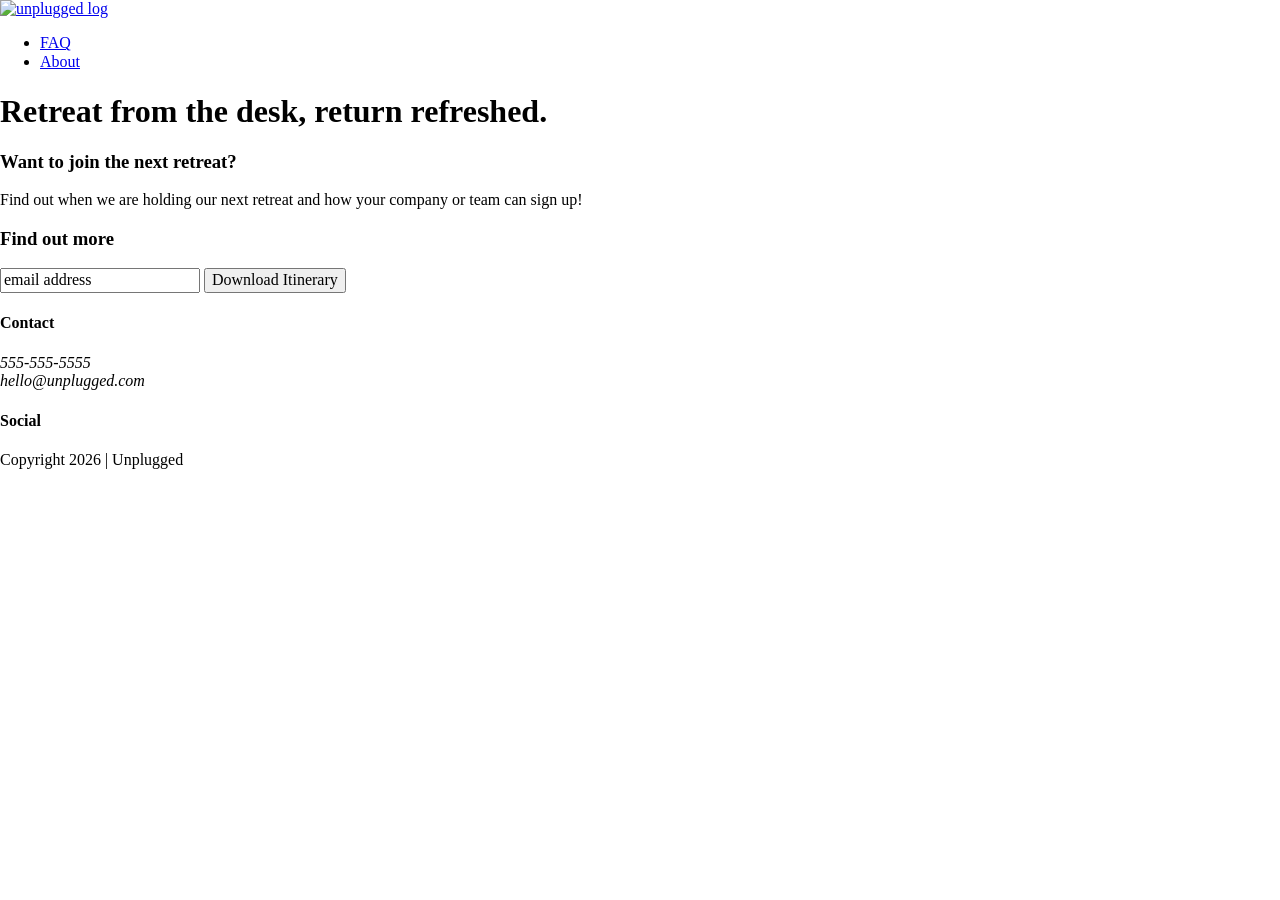
==== index.html @ 0bcf265f "Step 6 coding half of homepage" ====
<!doctype html>
<html class="no-js" lang="">

<head>
  <meta charset="utf-8">
  <title>Unplugged Retreat</title>
  <meta name="description" content="">
  <meta name="viewport" content="width=device-width, initial-scale=1">

  <meta property="og:title" content="">
  <meta property="og:type" content="">
  <meta property="og:url" content="">
  <meta property="og:image" content="">

  <link rel="manifest" href="site.webmanifest">
  <link rel="apple-touch-icon" href="icon.png">
  <!-- Place favicon.ico in the root directory -->

  <link rel="stylesheet" href="css/normalize.css">
  <link rel="stylesheet" href="css/main.css">

  <meta name="theme-color" content="#fafafa">
</head>

<body>
  <header>
      <div class="content-wrapper">
        <a href="#"><img src= " " alt="unplugged log"></a>
        <div class="header-divider"></div>
        <nav>
          <ul>
            <li><a href="faq/index.html" rel="noopener">FAQ</a></li>
            <li><a href="about/index.html" rel="noopener">About</a></li>
          </ul>
        </nav>
      </div>
  </header>

  <main>
    <section class="hero-area">
      <div class="content-wrapper">
      <h1>Retreat from the desk, return refreshed.</h1>
      </div>
    </section>
    <aside>
      <div class="content-wrapper">
        <div class="form-description">
          <h3>Want to join the next retreat?</h3>
          <p>Find out when we are holding our next retreat and how your company or team can sign up!</p>
        </div>
        <div class="form">
          <h3>Find out more</h3>
          <input type="text" name="name" value="email address">
          <input type="button" value="Download Itinerary">
        </div>

      </div>
    </aside>
  </main>

  <footer>
    <div class ="content-wrapper">
      <div class="footer-content">
        <div class="contact">
          <h4>Contact</h4>
          <address>
            <p>
              555-555-5555<br>
              hello@unplugged.com
            </p>
          </address>
        </div>
        <div class="social">
          <h4>Social</h4>
          <div class="social-icons">
            <p><a href="https://www.facebook.com/yoursite" target="_blank" rel="noopener"></a></p>
            <p><a href="https://www.x.com/yoursite" target="_blank" rel="noopener"></a></p>
            <p><a href="https://www.instagram.com/yoursite" target="_blank" rel="noopener"></a></p>
          </div>
        </div>
        <div class="copyright">
          <p>Copyright 2026 | Unplugged</p>
        </div>
      </div>
    </div>
  </footer>


  <script src="js/vendor/modernizr-3.11.2.min.js"></script>
  <script src="js/plugins.js"></script>
  <script src="js/main.js"></script>

  <!-- Google Analytics: change UA-XXXXX-Y to be your site's ID. -->
  <script>
    window.ga = function () { ga.q.push(arguments) }; ga.q = []; ga.l = +new Date;
    ga('create', 'UA-XXXXX-Y', 'auto'); ga('set', 'anonymizeIp', true); ga('set', 'transport', 'beacon'); ga('send', 'pageview')
  </script>
  <script src="https://www.google-analytics.com/analytics.js" async></script>
</body>

</html>
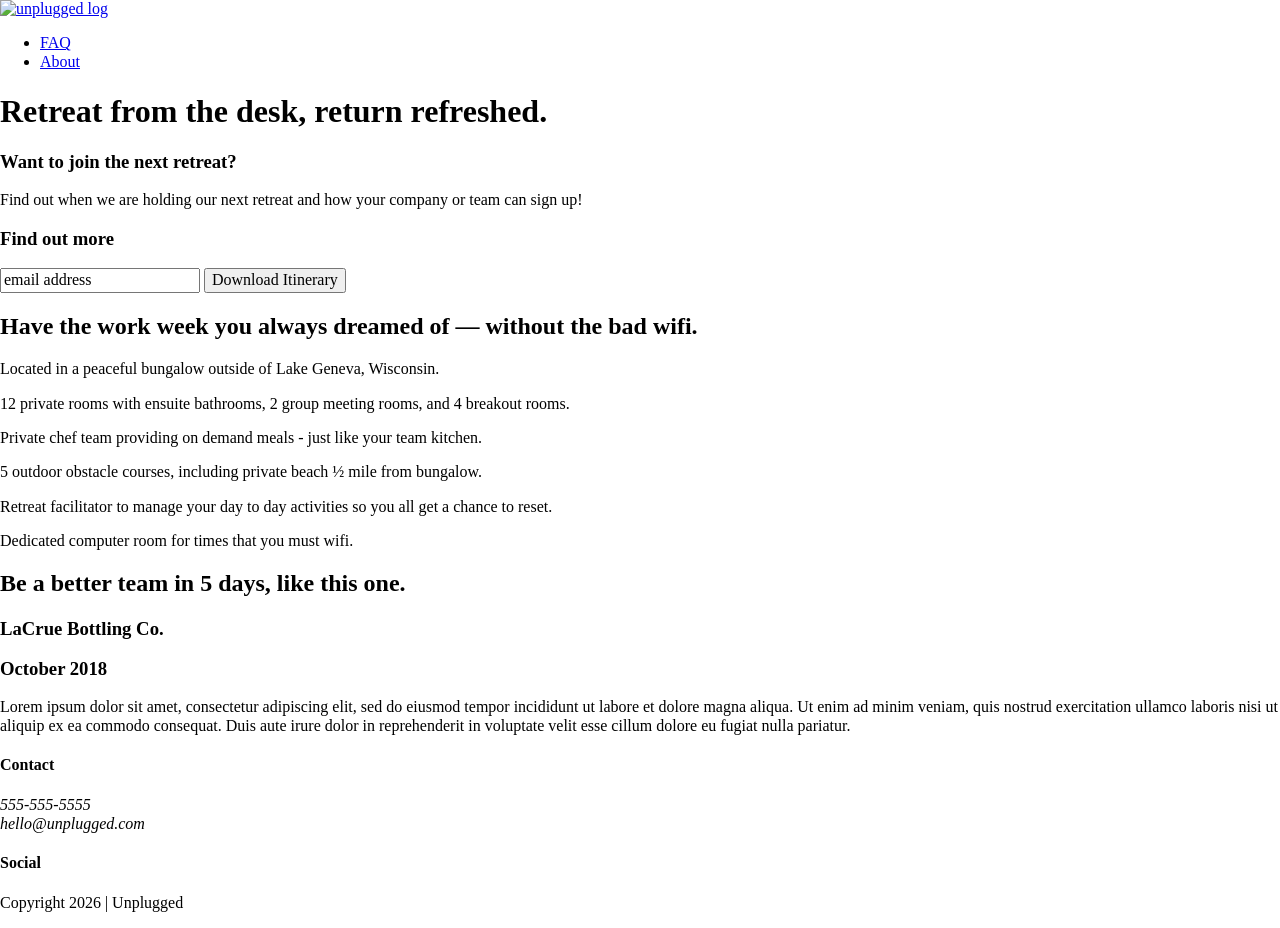
==== commit 30e4b1f1: "Step 7 finish code homepage html" ====
--- a/index.html
+++ b/index.html
@@ -53,9 +53,49 @@
           <input type="text" name="name" value="email address">
           <input type="button" value="Download Itinerary">
         </div>
-
       </div>
     </aside>
+    <section class="features">
+      <div class="content-wrapper">
+        <h2>Have the work week you always dreamed of — without the bad wifi.</h2>
+        <div class="features-items">
+          <article>
+            <p class="fontawesome-icon"></p>
+            <p class="features-item-description">Located in a peaceful bungalow outside of Lake Geneva, Wisconsin.</p>
+          </article>
+          <article>
+            <p class="fontawesome-icon"></p>
+            <p class="features-item-description">12 private rooms with ensuite bathrooms, 2 group meeting rooms, and 4 breakout rooms.</p>
+          </article>
+          <article>
+            <p class="fontawesome-icon"></p>
+            <p class="features-item-description">Private chef team providing on demand meals - just like your team kitchen.</p>
+          </article>
+          <article>
+            <p class="fontawesome-icon"></p>
+            <p class="features-item-description">5 outdoor obstacle courses, including private beach ½ mile from bungalow.</p>
+          </article>
+          <article>
+            <p class="fontawesome-icon"></p>
+            <p class="features-item-description">Retreat facilitator to manage your day to day activities so you all get a chance to reset.</p>
+          </article>
+          <article>
+            <p class="fontawesome-icon"></p>
+            <p class="features-item-description">Dedicated computer room for times that you must wifi.</p>
+          </article>
+        </div>
+      </div>
+    </section>
+    <section class="reviews">
+      <div class="content-wrapper">
+        <h2>Be a better team in 5 days, like this one.</h2>
+        <article>
+          <h3>LaCrue Bottling Co.</h3>
+          <h3>October 2018</h3>
+          <p>Lorem ipsum dolor sit amet, consectetur adipiscing elit, sed do eiusmod tempor incididunt ut labore et dolore magna aliqua. Ut enim ad minim veniam, quis nostrud exercitation ullamco laboris nisi ut aliquip ex ea commodo consequat. Duis aute irure dolor in reprehenderit in voluptate velit esse cillum dolore eu fugiat nulla pariatur.</p>
+        </article> 
+      </div>
+    </section>
   </main>
 
   <footer>
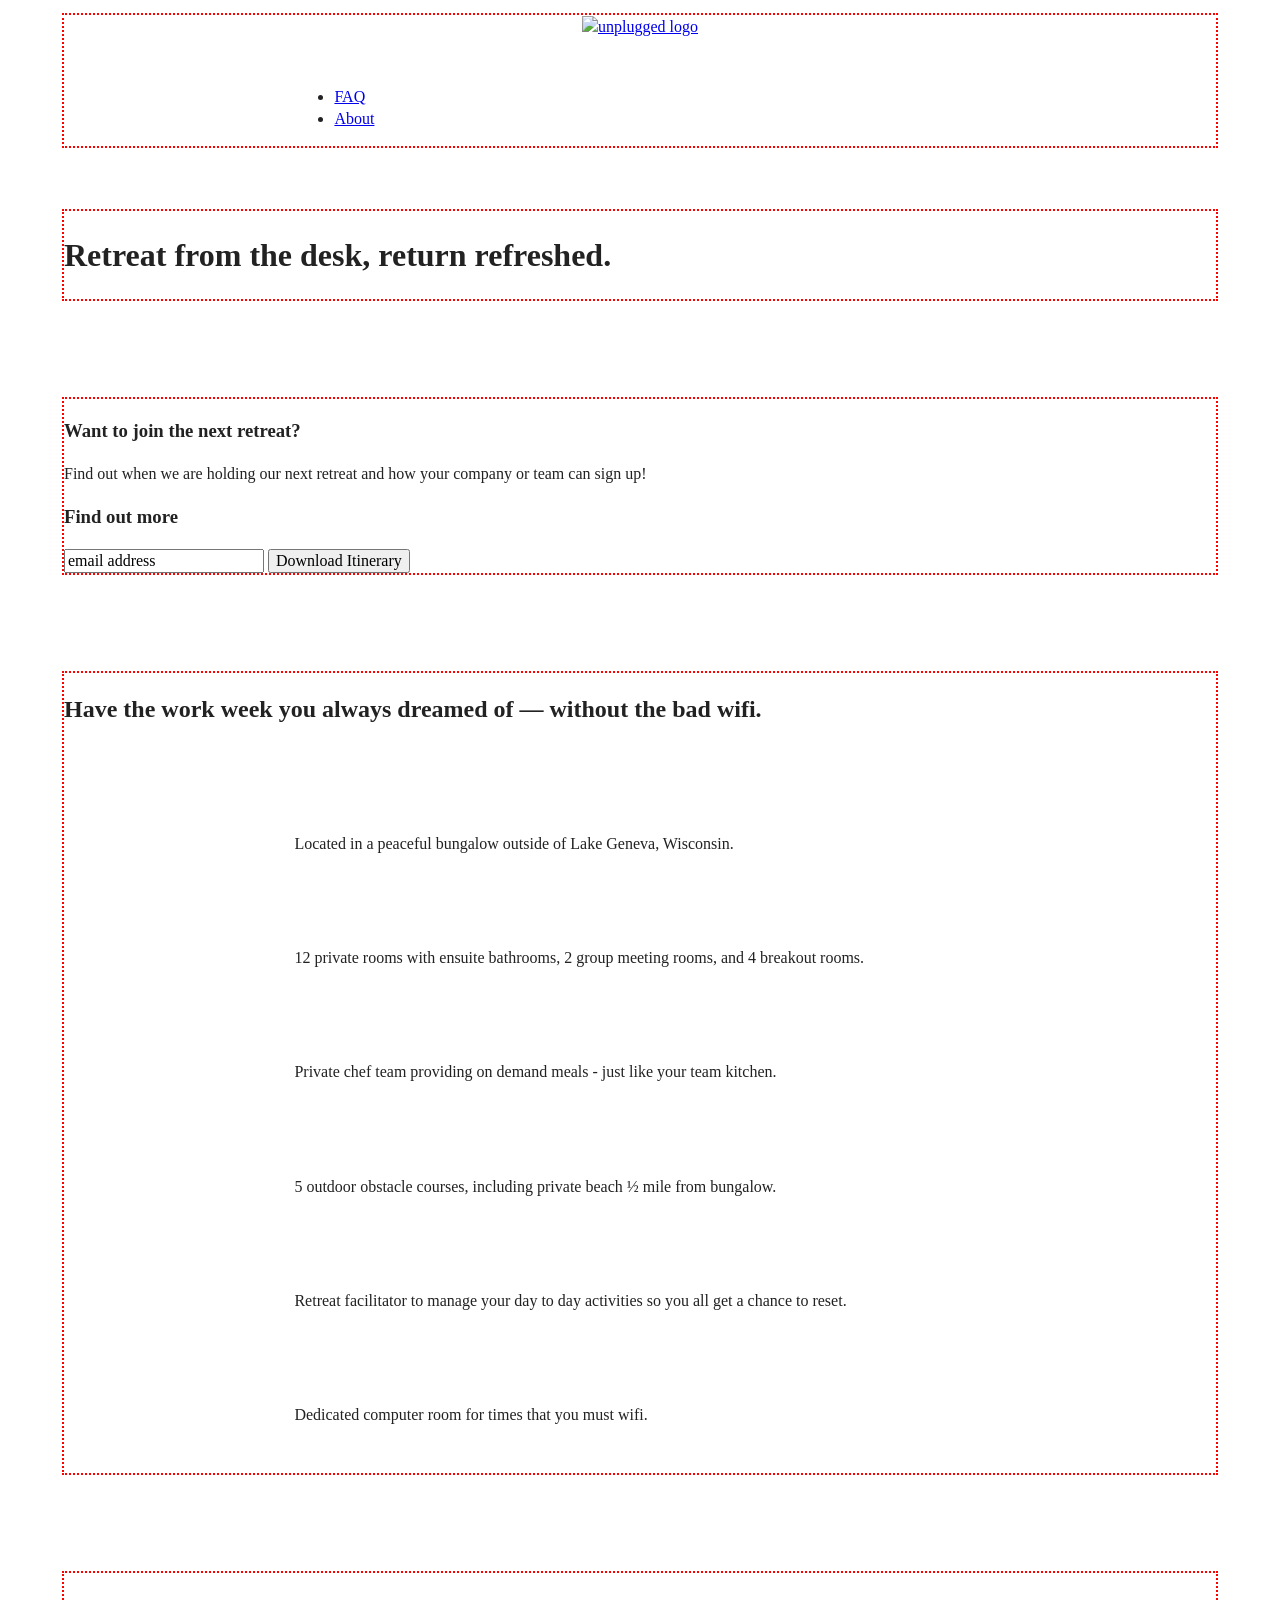
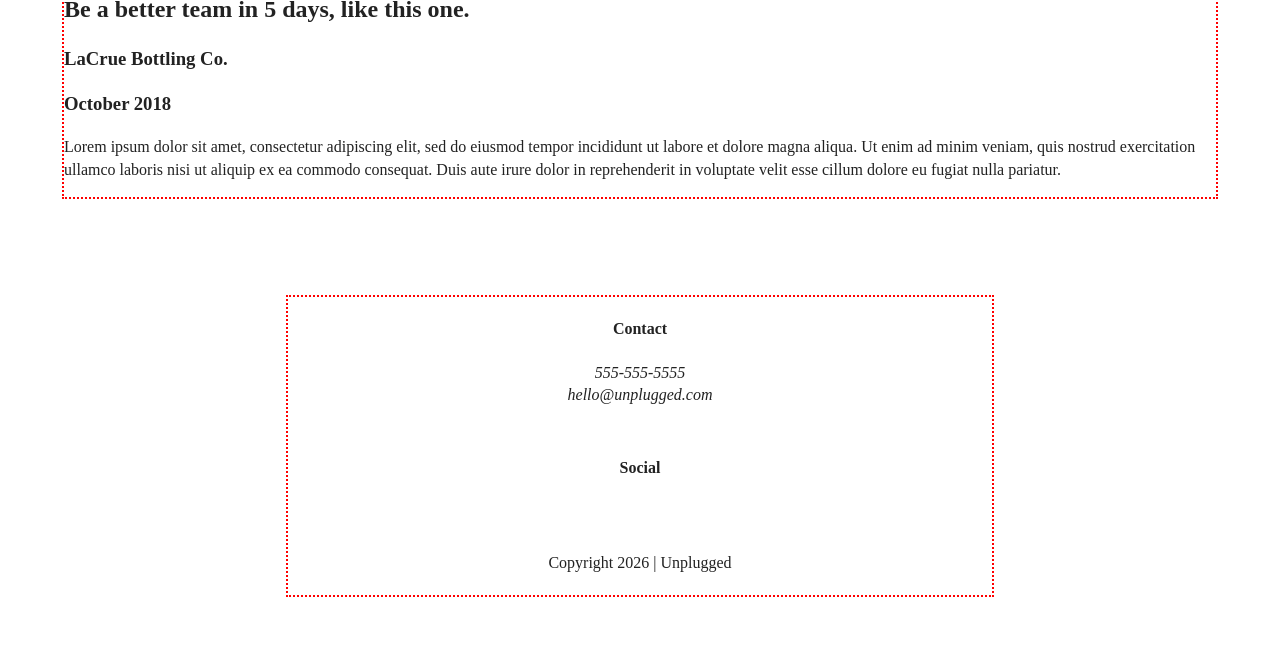
==== commit 179db156: "L10 S3 Format mobile layout" ====
--- a/index.html
+++ b/index.html
@@ -25,7 +25,8 @@
 <body>
   <header>
       <div class="content-wrapper">
-        <a href="#"><img src= " " alt="unplugged log"></a>
+        <a href="#"><img src= " " alt="unplugged logo">
+        </a>
         <div class="header-divider"></div>
         <nav>
           <ul>
--- a/css/main.css
+++ b/css/main.css
@@ -0,0 +1,414 @@
+/*! HTML5 Boilerplate v8.0.0 | MIT License | https://html5boilerplate.com/ */
+
+/* main.css 2.1.0 | MIT License | https://github.com/h5bp/main.css#readme */
+/*
+ * What follows is the result of much research on cross-browser styling.
+ * Credit left inline and big thanks to Nicolas Gallagher, Jonathan Neal,
+ * Kroc Camen, and the H5BP dev community and team.
+ */
+
+/* ==========================================================================
+   Base styles: opinionated defaults
+   ========================================================================== */
+
+html {
+  color: #222;
+  font-size: 1em;
+  line-height: 1.4;
+}
+
+/*
+ * Remove text-shadow in selection highlight:
+ * https://twitter.com/miketaylr/status/12228805301
+ *
+ * Vendor-prefixed and regular ::selection selectors cannot be combined:
+ * https://stackoverflow.com/a/16982510/7133471
+ *
+ * Customize the background color to match your design.
+ */
+
+::-moz-selection {
+  background: #b3d4fc;
+  text-shadow: none;
+}
+
+::selection {
+  background: #b3d4fc;
+  text-shadow: none;
+}
+
+/*
+ * A better looking default horizontal rule
+ */
+
+hr {
+  display: block;
+  height: 1px;
+  border: 0;
+  border-top: 1px solid #ccc;
+  margin: 1em 0;
+  padding: 0;
+}
+
+/*
+ * Remove the gap between audio, canvas, iframes,
+ * images, videos and the bottom of their containers:
+ * https://github.com/h5bp/html5-boilerplate/issues/440
+ */
+
+audio,
+canvas,
+iframe,
+img,
+svg,
+video {
+  vertical-align: middle;
+}
+
+/*
+ * Remove default fieldset styles.
+ */
+
+fieldset {
+  border: 0;
+  margin: 0;
+  padding: 0;
+}
+
+/*
+ * Allow only vertical resizing of textareas.
+ */
+
+textarea {
+  resize: vertical;
+}
+
+/* ==========================================================================
+   Author's custom styles
+   ========================================================================== */
+.content-wrapper {
+  outline: 2px dotted red;
+  width: 90%;
+  margin: 50px 0;
+}
+
+header {
+  display: flex;
+  justify-content: center;
+  padding: 15px 0;
+
+}
+
+header .content-wrapper {
+  display: flex;
+  justify-content: center;
+  align-items: center;
+  flex-flow: row wrap;
+  margin: 0;
+}
+
+.header-divider{
+  width: 100%;
+  height: 1px;
+  margin: 10px 0 20px 0;
+}
+
+header nav {
+  width: 60%;
+}
+
+header .nav ul {
+  display: flex;
+  justify-content: space-around;
+  width: 100%;
+
+}
+
+.hero-area {
+  display: flex;
+  justify-content: center;
+
+}
+
+aside {
+  display: flex;
+  justify-content: center;
+  flex-flow: row wrap;
+}
+
+.features {
+  display: flex;
+  justify-content: center;
+  align-items: center;
+}
+
+.features h2 {
+  margin-bottom: 60px;
+}
+
+.features article { 
+  width: 60%;
+  margin: 30px 0;
+}
+
+.features .features-items {
+  display: flex;
+  justify-content: center;
+  align-items: flex-start;
+  flex-flow: row wrap;
+ 
+
+}
+
+.reviews {
+  display: flex;
+  justify-content: center;
+}
+
+.reviews .content-wrapper {
+
+}
+
+.reviews h3 {
+  width: 50%;
+}
+
+.mission {
+  display: flex;
+  justify-content: center;
+}
+
+.contact-section {
+  display: flex;
+  justify-content: center;
+
+}
+
+.faq {
+  display: flex;
+  justify-content: center;
+}
+
+.faq .content-wrapper {
+  display: flex;
+  justify-content: center;
+  align-items: flex-start;
+  flex-flow: row wrap;
+  margin: 50px 0 0 0;
+}
+
+.faq h2 { 
+  margin-bottom: 40px;
+}
+
+.faq-content {
+  margin-bottom: 50px;
+}
+
+
+footer {
+  display: flex;
+  flex-direction: column;
+  align-items: center;
+  text-align: center;
+}
+
+footer .content-wrapper {
+  width: 55%;
+}
+
+footer .contact {
+  margin-bottom: 50px;
+
+}
+
+footer .social-icons {
+  display: flex;
+  justify-content: space-around;
+  align-items: center;
+}
+
+footer .social-icons p {
+  display: flex;
+  justify-content: center;
+  align-items: center;
+}
+
+footer .copyright {
+  margin: 20px 0;
+}
+
+/* ==========================================================================
+   Helper classes
+   ========================================================================== */
+
+/*
+ * Hide visually and from screen readers
+ */
+
+.hidden,
+[hidden] {
+  display: none !important;
+}
+
+/*
+ * Hide only visually, but have it available for screen readers:
+ * https://snook.ca/archives/html_and_css/hiding-content-for-accessibility
+ *
+ * 1. For long content, line feeds are not interpreted as spaces and small width
+ *    causes content to wrap 1 word per line:
+ *    https://medium.com/@jessebeach/beware-smushed-off-screen-accessible-text-5952a4c2cbfe
+ */
+
+.sr-only {
+  border: 0;
+  clip: rect(0, 0, 0, 0);
+  height: 1px;
+  margin: -1px;
+  overflow: hidden;
+  padding: 0;
+  position: absolute;
+  white-space: nowrap;
+  width: 1px;
+  /* 1 */
+}
+
+/*
+ * Extends the .sr-only class to allow the element
+ * to be focusable when navigated to via the keyboard:
+ * https://www.drupal.org/node/897638
+ */
+
+.sr-only.focusable:active,
+.sr-only.focusable:focus {
+  clip: auto;
+  height: auto;
+  margin: 0;
+  overflow: visible;
+  position: static;
+  white-space: inherit;
+  width: auto;
+}
+
+/*
+ * Hide visually and from screen readers, but maintain layout
+ */
+
+.invisible {
+  visibility: hidden;
+}
+
+/*
+ * Clearfix: contain floats
+ *
+ * For modern browsers
+ * 1. The space content is one way to avoid an Opera bug when the
+ *    `contenteditable` attribute is included anywhere else in the document.
+ *    Otherwise it causes space to appear at the top and bottom of elements
+ *    that receive the `clearfix` class.
+ * 2. The use of `table` rather than `block` is only necessary if using
+ *    `:before` to contain the top-margins of child elements.
+ */
+
+.clearfix::before,
+.clearfix::after {
+  content: " ";
+  display: table;
+}
+
+.clearfix::after {
+  clear: both;
+}
+
+/* ==========================================================================
+   EXAMPLE Media Queries for Responsive Design.
+   These examples override the primary ('mobile first') styles.
+   Modify as content requires.
+   ========================================================================== */
+
+@media only screen and (min-width: 35em) {
+  /* Style adjustments for viewports that meet the condition */
+}
+
+@media print,
+  (-webkit-min-device-pixel-ratio: 1.25),
+  (min-resolution: 1.25dppx),
+  (min-resolution: 120dpi) {
+  /* Style adjustments for high resolution devices */
+}
+
+/* ==========================================================================
+   Print styles.
+   Inlined to avoid the additional HTTP request:
+   https://www.phpied.com/delay-loading-your-print-css/
+   ========================================================================== */
+
+@media print {
+  *,
+  *::before,
+  *::after {
+    background: #fff !important;
+    color: #000 !important;
+    /* Black prints faster */
+    box-shadow: none !important;
+    text-shadow: none !important;
+  }
+
+  a,
+  a:visited {
+    text-decoration: underline;
+  }
+
+  a[href]::after {
+    content: " (" attr(href) ")";
+  }
+
+  abbr[title]::after {
+    content: " (" attr(title) ")";
+  }
+
+  /*
+   * Don't show links that are fragment identifiers,
+   * or use the `javascript:` pseudo protocol
+   */
+  a[href^="#"]::after,
+  a[href^="javascript:"]::after {
+    content: "";
+  }
+
+  pre {
+    white-space: pre-wrap !important;
+  }
+
+  pre,
+  blockquote {
+    border: 1px solid #999;
+    page-break-inside: avoid;
+  }
+
+  /*
+   * Printing Tables:
+   * https://web.archive.org/web/20180815150934/http://css-discuss.incutio.com/wiki/Printing_Tables
+   */
+  thead {
+    display: table-header-group;
+  }
+
+  tr,
+  img {
+    page-break-inside: avoid;
+  }
+
+  p,
+  h2,
+  h3 {
+    orphans: 3;
+    widows: 3;
+  }
+
+  h2,
+  h3 {
+    page-break-after: avoid;
+  }
+}
+
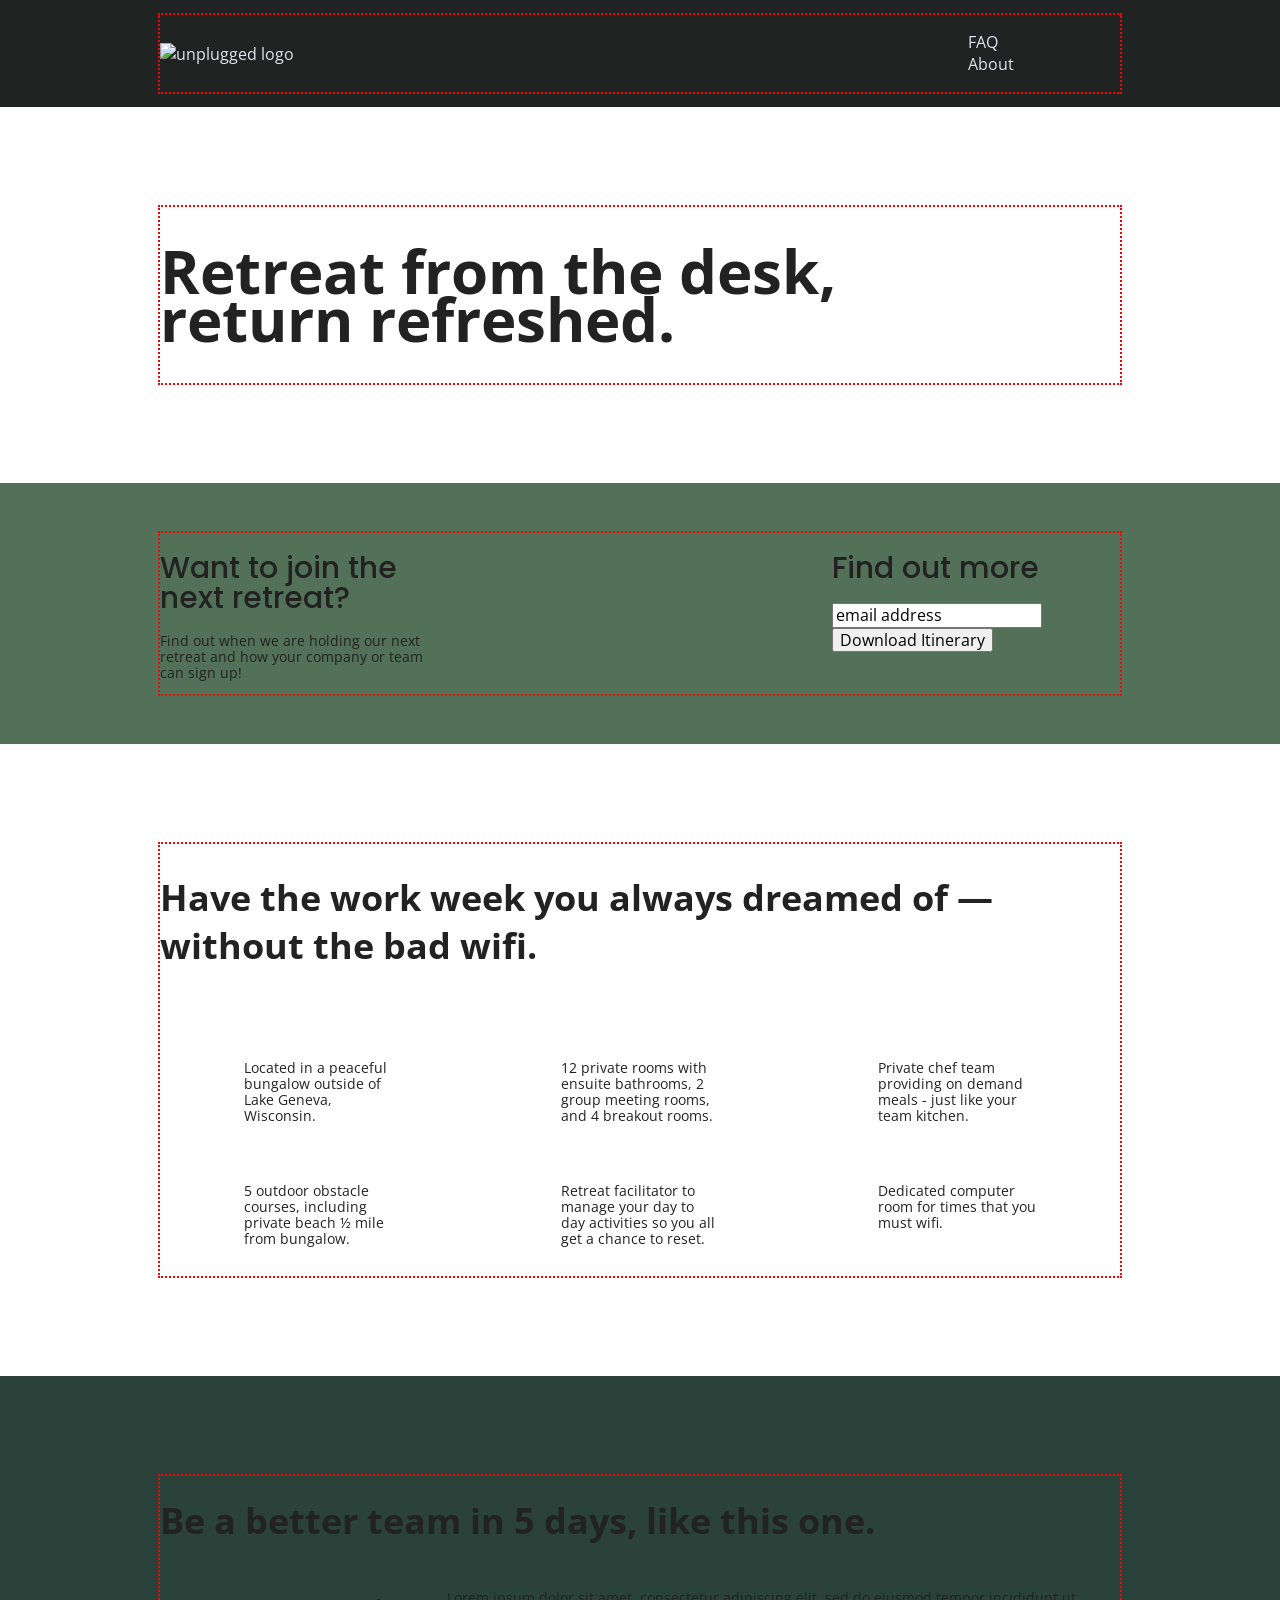
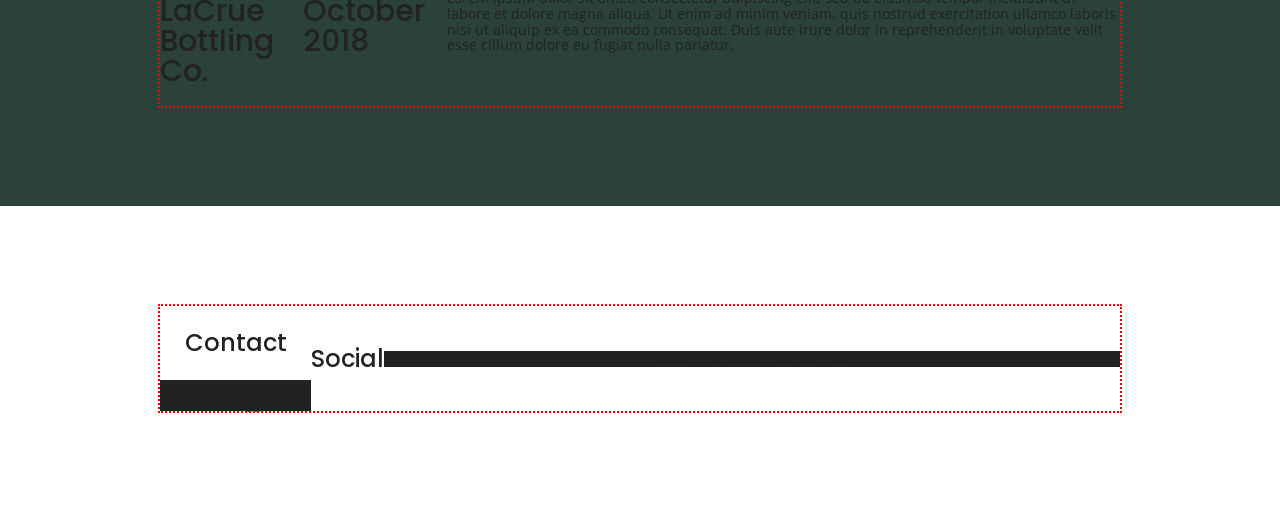
==== commit 982d3efa: "L11 S1 Implement Text Styles" ====
--- a/index.html
+++ b/index.html
@@ -18,6 +18,11 @@
 
   <link rel="stylesheet" href="css/normalize.css">
   <link rel="stylesheet" href="css/main.css">
+
+  <!-- Google Fonts -->
+  <link rel="preconnect" href="https://fonts.googleapis.com">
+  <link rel="preconnect" href="https://fonts.gstatic.com" crossorigin>
+  <link href="https://fonts.googleapis.com/css2?family=Open+Sans:ital,wght@0,300..800;1,300..800&family=Poppins:ital,wght@0,100;0,200;0,300;0,400;0,500;0,600;0,700;0,800;0,900;1,100;1,200;1,300;1,400;1,500;1,600;1,700;1,800;1,900&display=swap" rel="stylesheet">
 
   <meta name="theme-color" content="#fafafa">
 </head>
--- a/css/main.css
+++ b/css/main.css
@@ -86,6 +86,70 @@
 /* ==========================================================================
    Author's custom styles
    ========================================================================== */
+
+/* Global Styles */
+ 
+html {
+	font-size: 1rem;
+}
+ 
+body {
+  font-family: 'Open Sans', sans-serif;
+  font-size: 1em;
+  text-align: left;
+}
+ 
+ul, 
+ol {
+  /* font-size: 18px;  */
+  /* font-weight: bold; */
+  list-style-type: none;
+}
+ 
+a {
+	color: #e2e3ed;
+  text-decoration: none;
+}
+ 
+/* h1 { */
+  font-size: 36px;
+  line-height: 43px;
+  font-weight: 500;
+  font-family: Poppins, Helvetica, Arial, sans-serif;
+}
+
+h2 {
+  font-family: 'Poppins', sans-serif;
+  font-size: 30px;
+  font-weight: 500;
+}
+ 
+h3, 
+h4 {
+  font-family: 'Poppins', sans-serif;
+  font-size: 1.125em;
+  font-weight: 500;
+  margin: 20px 0;
+}
+ 
+p {
+  font-size: .875em;
+  line-height: 1.125;
+}
+ 
+img {
+ 
+}
+ 
+figure {
+ 
+}
+ 
+address {
+ font-style: normal;
+}
+ 
+/* General Styles */
 .content-wrapper {
   outline: 2px dotted red;
   width: 90%;
@@ -96,7 +160,7 @@
   display: flex;
   justify-content: center;
   padding: 15px 0;
-
+  background-color: #202322;
 }
 
 header .content-wrapper {
@@ -111,6 +175,7 @@
   width: 100%;
   height: 1px;
   margin: 10px 0 20px 0;
+  color: #3a3a3a;
 }
 
 header nav {
@@ -133,13 +198,14 @@
 aside {
   display: flex;
   justify-content: center;
-  flex-flow: row wrap;
+  flex-flow: row wrap; /* this is not in solution, check later */
+  background-color: #527158;
 }
 
 .features {
   display: flex;
   justify-content: center;
-  align-items: center;
+  align-items: center;  /* this is not in solution, check later */
 }
 
 .features h2 {
@@ -156,37 +222,52 @@
   justify-content: center;
   align-items: flex-start;
   flex-flow: row wrap;
- 
-
+}
+
+.features p {
+  margin: 0;
 }
 
 .reviews {
   display: flex;
   justify-content: center;
-}
-
-.reviews .content-wrapper {
-
+  background-color: #2a423a;
+}
+
+.reviews h2 {
+  margin-bottom: 40px;
+  line-height: 30px;  /* this is not in solution, check later */
 }
 
 .reviews h3 {
   width: 50%;
-}
+  margin: 20px 0;
+}
+
+/*========== About Page ==========*/
 
 .mission {
   display: flex;
   justify-content: center;
+  background-color: #527158;
 }
 
 .contact-section {
   display: flex;
   justify-content: center;
-
-}
+  background-color: #2a423a;
+}
+
+.contact-content {
+  margin: 0;
+}
+
+/*========== FAQ Page ==========*/
 
 .faq {
   display: flex;
   justify-content: center;
+  background-color: #527158;
 }
 
 .faq .content-wrapper {
@@ -199,13 +280,19 @@
 
 .faq h2 { 
   margin-bottom: 40px;
+  line-height: 30px;  /* this is not in solution, check later */
 }
 
 .faq-content {
   margin-bottom: 50px;
 }
 
-
+.faq-content h4 {  /* this is not in solution, check later */
+  line-height: 24px;
+}
+
+
+/*========== Footer ==========*/
 footer {
   display: flex;
   flex-direction: column;
@@ -219,13 +306,18 @@
 
 footer .contact {
   margin-bottom: 50px;
-
+}
+
+footer p {
+  margin: 0;
+  background-color: #202322;
 }
 
 footer .social-icons {
   display: flex;
   justify-content: space-around;
   align-items: center;
+  font-size: 21px;  /* this is not in solution, check later */
 }
 
 footer .social-icons p {
@@ -325,16 +417,239 @@
    These examples override the primary ('mobile first') styles.
    Modify as content requires.
    ========================================================================== */
-
-@media only screen and (min-width: 35em) {
-  /* Style adjustments for viewports that meet the condition */
-}
-
-@media print,
-  (-webkit-min-device-pixel-ratio: 1.25),
-  (min-resolution: 1.25dppx),
-  (min-resolution: 120dpi) {
-  /* Style adjustments for high resolution devices */
+ 
+/*Tablet styles*/
+@media only screen and (min-width: 768px) {
+
+  h1 {
+    font-size: 48px;
+    line-height: 48px;
+  }
+
+    h2 {
+    font-size: 36px;
+    line-height: 48px;
+  }
+
+    h3 {
+    font-size: 24px;
+    line-height: 30px;
+  }
+
+  /* General styles */
+  .content-wrapper {
+    max-width: 640px;
+    margin: 100px 0;
+  }
+ 
+  /* Header */
+  header {
+  padding: 33px 0;
+  }
+ 
+  header .content-wrapper {
+    width: 100%;
+    justify-content: space-between;
+  }
+ 
+  header nav {
+    width: 20%;
+  }
+ 
+  header nav ul {
+    justify-content: space-between;
+  }
+ 
+  .header-divider {
+    display: none;
+  }
+ 
+  /* Hero Area */
+ 
+  /* Aside */
+  aside .content-wrapper {
+    margin: 50px 0;
+    display: flex;
+    justify-content: space-between;
+    align-content: flex-start;
+  }
+ 
+  aside .content-wrapper .form-description,
+  aside .content-wrapper .form {        
+    width: 40%;         
+    margin: 0;
+  }
+ 
+  /* Features */
+  .features article {
+    display: flex;
+    align-items: center;
+    flex-flow: column wrap;
+    flex-basis: 50%;
+  }
+ 
+  .features .features-item-description {
+    width: 50%;
+  }
+ 
+  /* Reviews */
+  .reviews article {
+    display: flex;
+    justify-content: space-between;
+  }
+    
+  .reviews article div {
+    width: 50%;        
+  }
+ 
+  /* Footer */
+  footer .content-wrapper {
+    width: 80%;
+  }
+    
+  .footer-content {
+    display: flex;
+    justify-content: space-between;
+    align-items: center;
+  }
+  footer h4 {
+    font-size: 24px;
+  }
+
+   footer p {
+    line-height: 18x;
+   }
+
+  footer .contact {
+    margin-bottom: 0;
+  }
+ 
+  footer .copyright {
+    width: 100%;
+  }
+
+
+  /* ========About Page========== */
+ 
+  .mission-content {
+    display: flex;
+    justify-content: space-between;
+    align-items: flex-start;
+    padding-top: 20px;
+  }
+ 
+  .mission-content p {
+    width: 45%;
+  }
+ 
+  .contact-section .content-wrapper h2 {
+    width: 80%;
+  }
+  
+  .contact h4 {
+    font-size: 24px;
+  }
+  .contact-content {
+    display: flex;
+    justify-content: space-between;
+    align-items: flex-start;
+  }
+
+  /* ==========FAQ Page============= */
+ 
+  .faq .content-wrapper {
+    justify-content: space-between;
+  }
+    
+  .faq-content {
+    flex-basis: 45%;
+  }
+ 
+  .faq h2 {
+    width: 100%;
+
+  .faq h4,
+  .faq p {
+    font-size: 14px;
+    line-height: 15.75px;
+  } 
+}
+  
+   /*Desktop styles*/
+
+@media only screen and (min-width: 1200px) {
+
+  h1 {
+    font-size: 60px;
+  }
+  
+  h2 {
+    font-size: 36px;
+  }
+
+  h3,
+  h4 {
+    font-size: 30px;
+  }
+
+  .content-wrapper {
+    max-width: 960px;
+  }
+ 
+  header {
+    padding: 15px 0;
+  }
+
+  /* Hero */
+  .hero-area h1 {
+    width: 80%;
+  }
+ 
+  /* Aside */
+  aside .content-wrapper {
+    justify-content: around;
+  }
+ 
+  aside .content-wrapper .form-description,
+  aside .content-wrapper .form {
+    width: 30%;
+  }
+ 
+  /* Features */
+  .features h2 {
+    width: 90%;
+  }
+ 
+  .features article {
+    flex-basis: 33%;
+  }
+ 
+  /* Reviews */ 
+  .reviews article div {
+    width: 45%;
+  }
+ 
+  /* =========About Page============= */
+  .mission h2,
+  .contact-section .content-wrapper h2 {
+    width: 95%;
+  }
+
+  .mission h2 { 
+    font-size: 48px;
+  }
+ 
+  /* ==========FAQ Page============ */
+  .faq h2 {
+    width: 100%;
+    font-size: 48px;
+  }
+  
+  .faq h4,
+  .faq p {
+    font-size: 18px;
+    line-height: 18px;
+  }
 }
 
 /* ==========================================================================
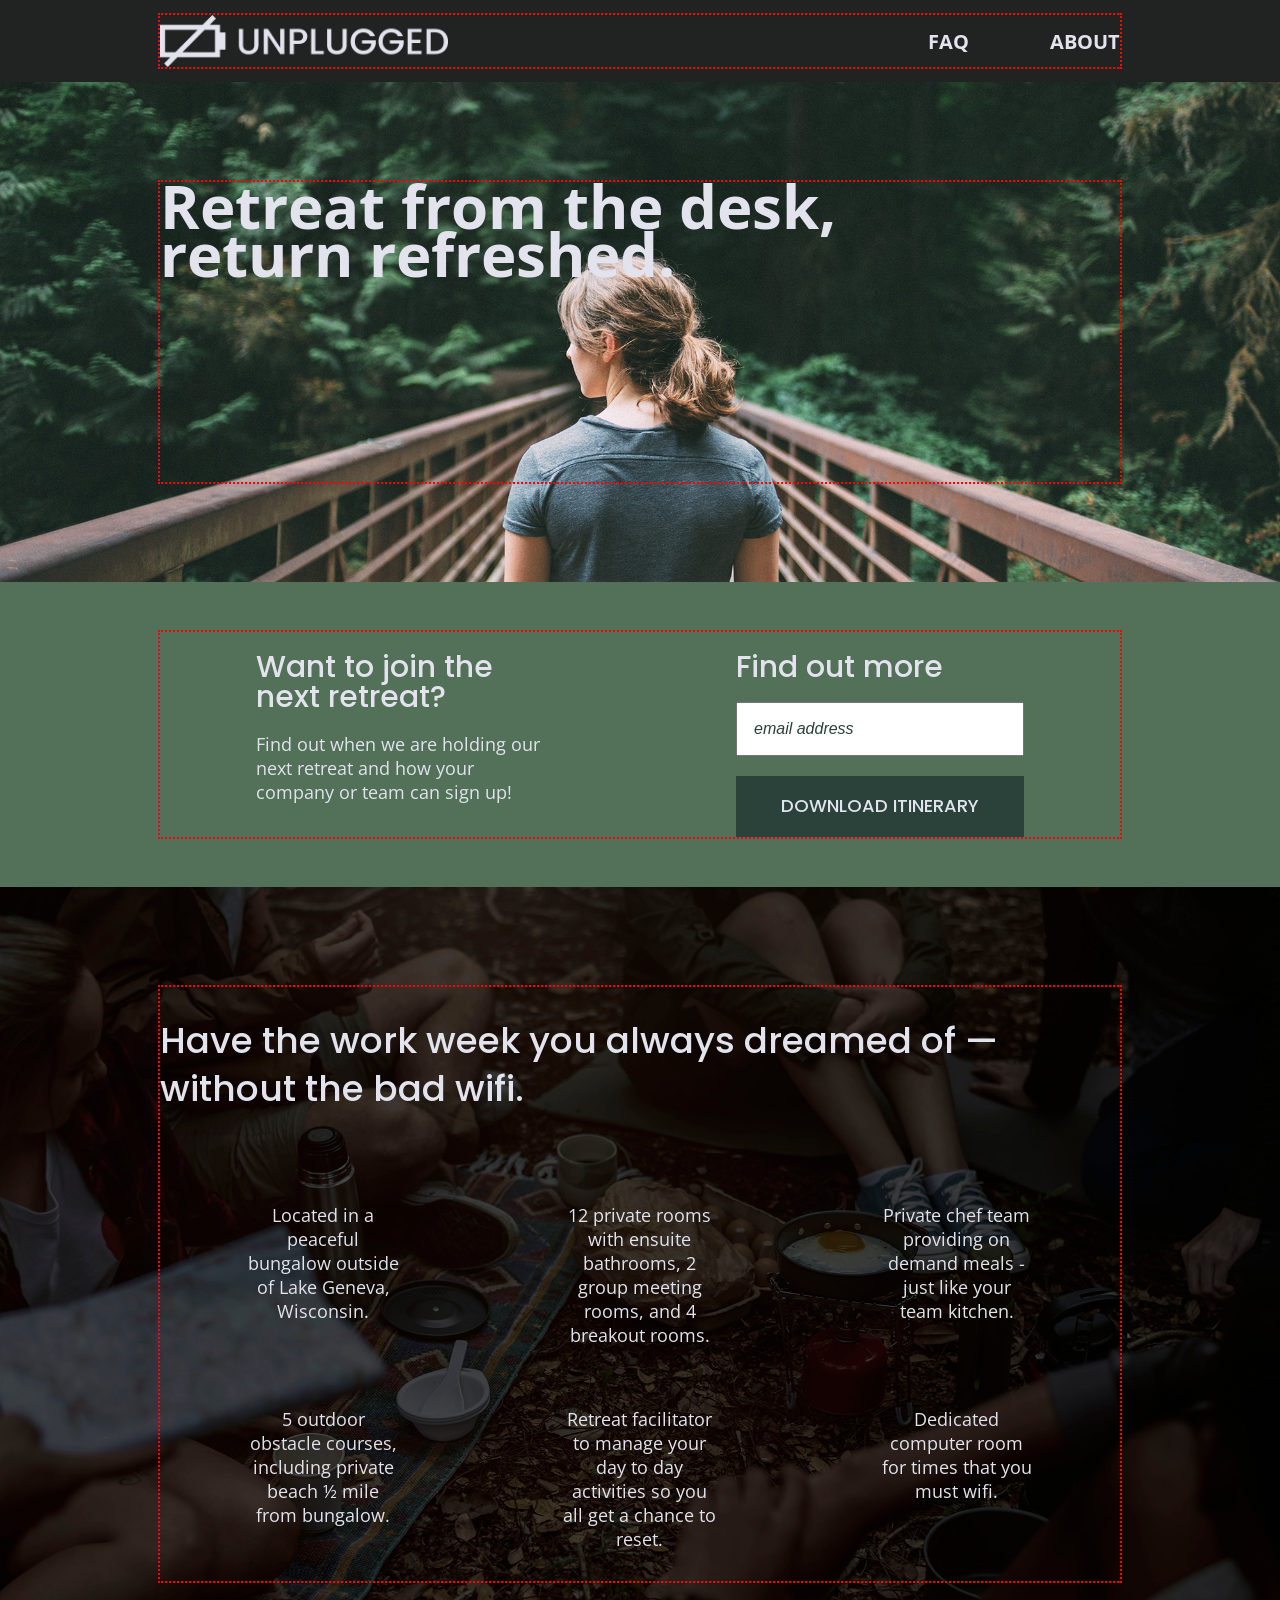
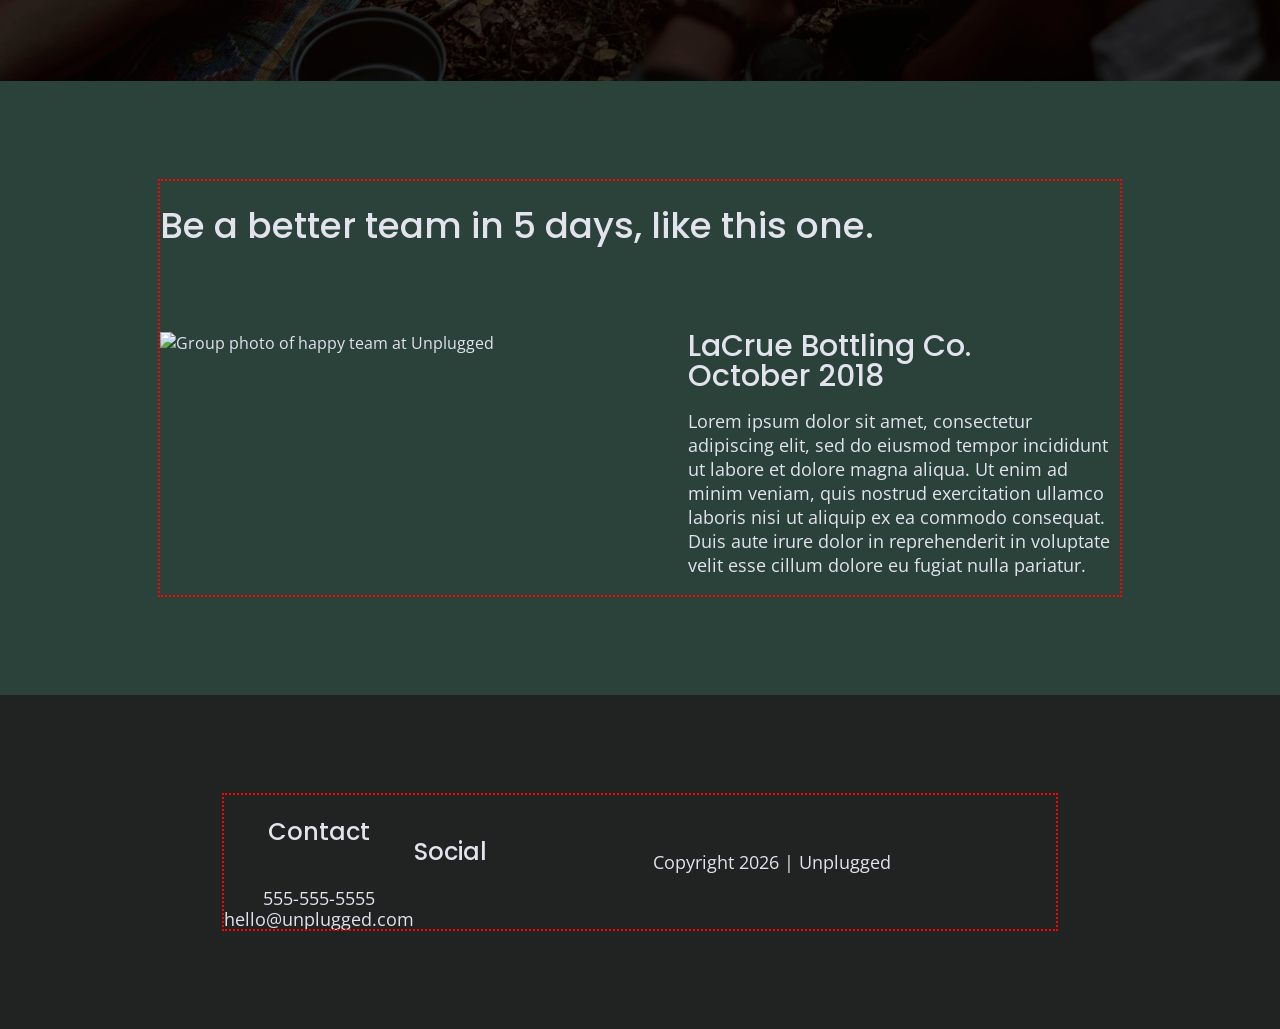
==== commit 000d36fc: "L12 S3 Responsify images" ====
--- a/index.html
+++ b/index.html
@@ -30,8 +30,11 @@
 <body>
   <header>
       <div class="content-wrapper">
-        <a href="#"><img src= " " alt="unplugged logo">
-        </a>
+        <figure>
+          <a href="">
+             <img src="img/unpluggedlogo.png" alt="unplugged logo">
+          </a>
+        </figure>
         <div class="header-divider"></div>
         <nav>
           <ul>
@@ -92,13 +95,18 @@
         </div>
       </div>
     </section>
+
     <section class="reviews">
       <div class="content-wrapper">
         <h2>Be a better team in 5 days, like this one.</h2>
         <article>
-          <h3>LaCrue Bottling Co.</h3>
-          <h3>October 2018</h3>
-          <p>Lorem ipsum dolor sit amet, consectetur adipiscing elit, sed do eiusmod tempor incididunt ut labore et dolore magna aliqua. Ut enim ad minim veniam, quis nostrud exercitation ullamco laboris nisi ut aliquip ex ea commodo consequat. Duis aute irure dolor in reprehenderit in voluptate velit esse cillum dolore eu fugiat nulla pariatur.</p>
+          <figure>
+             <img src="unplugged-retreat-lacrue.jpg" alt="Group photo of happy team at Unplugged">
+          </figure>
+          <div>
+            <h3>LaCrue Bottling Co. October 2018</h3>
+            <p>Lorem ipsum dolor sit amet, consectetur adipiscing elit, sed do eiusmod tempor incididunt ut labore et dolore magna aliqua. Ut enim ad minim veniam, quis nostrud exercitation ullamco laboris nisi ut aliquip ex ea commodo consequat. Duis aute irure dolor in reprehenderit in voluptate velit esse cillum dolore eu fugiat nulla pariatur.</p>
+          </div>
         </article> 
       </div>
     </section>
@@ -119,9 +127,15 @@
         <div class="social">
           <h4>Social</h4>
           <div class="social-icons">
-            <p><a href="https://www.facebook.com/yoursite" target="_blank" rel="noopener"></a></p>
-            <p><a href="https://www.x.com/yoursite" target="_blank" rel="noopener"></a></p>
-            <p><a href="https://www.instagram.com/yoursite" target="_blank" rel="noopener"></a></p>
+            <p>
+              <a href="https://www.facebook.com/yoursite" target="_blank" rel="noopener"></a>
+            </p>
+            <p>
+              <a href="https://www.x.com/yoursite" target="_blank" rel="noopener"></a>
+            </p>
+            <p>
+              <a href="https://www.instagram.com/yoursite" target="_blank" rel="noopener"></a>
+            </p>
           </div>
         </div>
         <div class="copyright">
--- a/css/main.css
+++ b/css/main.css
@@ -97,30 +97,24 @@
   font-family: 'Open Sans', sans-serif;
   font-size: 1em;
   text-align: left;
+  color: #e2e3ed;
 }
  
 ul, 
 ol {
-  /* font-size: 18px;  */
-  /* font-weight: bold; */
   list-style-type: none;
+  margin: 0;
+  padding: 0;
 }
  
 a {
 	color: #e2e3ed;
   text-decoration: none;
 }
- 
-/* h1 { */
-  font-size: 36px;
-  line-height: 43px;
-  font-weight: 500;
-  font-family: Poppins, Helvetica, Arial, sans-serif;
-}
 
 h2 {
   font-family: 'Poppins', sans-serif;
-  font-size: 30px;
+  font-size: 1.875em;
   font-weight: 500;
 }
  
@@ -137,24 +131,25 @@
   line-height: 1.125;
 }
  
-img {
- 
+img { 
+	width: 100%;
 }
  
 figure {
- 
-}
- 
+  margin: 0;
+}
+
 address {
- font-style: normal;
-}
- 
-/* General Styles */
+  font-style: normal;
+}
+
 .content-wrapper {
   outline: 2px dotted red;
   width: 90%;
   margin: 50px 0;
 }
+ 
+/* ---- Base Header - Footer Styles---- */
 
 header {
   display: flex;
@@ -169,6 +164,10 @@
   align-items: center;
   flex-flow: row wrap;
   margin: 0;
+}
+
+header figure {
+  width: 60%;
 }
 
 .header-divider{
@@ -180,32 +179,117 @@
 
 header nav {
   width: 60%;
-}
-
-header .nav ul {
+  font-size: 1.125em; 
+  font-weight: bold;
+  text-transform: uppercase;
+}
+
+header nav ul {
   display: flex;
   justify-content: space-around;
   width: 100%;
-
-}
+}
+
+header nav ul li {
+  font-size: 1.125em;
+}
+
+footer {
+  display: flex;
+  flex-direction: column;
+  align-items: center;
+  text-align: center;
+  background-color: #202322;
+}
+
+footer .content-wrapper {
+  width: 55%;
+}
+
+footer .contact {
+  margin-bottom: 50px;
+}
+
+footer p {
+  margin: 0;
+}
+
+footer .social-icons {
+  display: flex;
+  justify-content: space-around;
+  align-items: center;
+  font-size: 21px;  /* this is not in solution, check later */
+}
+
+footer .social-icons p {
+  display: flex;
+  justify-content: center;
+  align-items: center;
+}
+
+footer .copyright {
+  margin: 20px 0;
+}
+
+/* -------------------- Mobile Styles - Homepage -------------------- */
 
 .hero-area {
-  display: flex;
-  justify-content: center;
-
+ 
+  background-image: url('../img/unplugged-retreat.jpg'); 
+  background-size: cover;
+  background-position: center;
+  background-repeat: no-repeat;
+  min-height: 500px;
+  display: flex;
+  justify-content: center;
+}
+
+.hero area h1 {
+  font-size: 2.25em;
+  line-height: 43px; /*this is what tile says, solution says 1.2*/
+  font-weight: 500;
+  font-family: Poppins, Helvetica, Arial, sans-serif;
 }
 
 aside {
   display: flex;
   justify-content: center;
-  flex-flow: row wrap; /* this is not in solution, check later */
   background-color: #527158;
 }
 
+aside .form {
+  margin-top: 30px;
+}
+
+input[type=text] {
+  box-sizing: border-box;
+  width: 100%;
+  color: #2a423a;
+  font-style: italic;
+  padding: 1em;
+}
+ 
+input[type=button] {
+  width: 100%;
+  padding: 20px 0;
+  margin-top: 20px;
+  background-color: #2a423a;
+  font-family: 'Poppins', Helvetica, Arial, sans-serif;
+  font-weight: 500;
+  font-size: 1.125em;
+  color: #e2e3ed;
+  border: none;
+  text-align: center;
+  text-transform: uppercase;
+}
+
 .features {
-  display: flex;
-  justify-content: center;
-  align-items: center;  /* this is not in solution, check later */
+  background-image: url('../img/unplugged-retreat-features.jpg');
+  background-size: cover;
+  background-position: center;
+  display: flex;
+  justify-content: center;
+  min-height: 500px;
 }
 
 .features h2 {
@@ -226,6 +310,7 @@
 
 .features p {
   margin: 0;
+  text-align: center;
 }
 
 .reviews {
@@ -236,7 +321,7 @@
 
 .reviews h2 {
   margin-bottom: 40px;
-  line-height: 30px;  /* this is not in solution, check later */
+  line-height: 30px;  /*this is what tile says, solution says 1*/
 }
 
 .reviews h3 {
@@ -252,6 +337,10 @@
   background-color: #527158;
 }
 
+.mission h2 {  /* this is not in solution*/
+  text-align: justify;
+}
+
 .contact-section {
   display: flex;
   justify-content: center;
@@ -280,54 +369,15 @@
 
 .faq h2 { 
   margin-bottom: 40px;
-  line-height: 30px;  /* this is not in solution, check later */
+  line-height: 30px; /*this is what tile says, solution says 1*/
 }
 
 .faq-content {
   margin-bottom: 50px;
 }
 
-.faq-content h4 {  /* this is not in solution, check later */
-  line-height: 24px;
-}
-
-
-/*========== Footer ==========*/
-footer {
-  display: flex;
-  flex-direction: column;
-  align-items: center;
-  text-align: center;
-}
-
-footer .content-wrapper {
-  width: 55%;
-}
-
-footer .contact {
-  margin-bottom: 50px;
-}
-
-footer p {
-  margin: 0;
-  background-color: #202322;
-}
-
-footer .social-icons {
-  display: flex;
-  justify-content: space-around;
-  align-items: center;
-  font-size: 21px;  /* this is not in solution, check later */
-}
-
-footer .social-icons p {
-  display: flex;
-  justify-content: center;
-  align-items: center;
-}
-
-footer .copyright {
-  margin: 20px 0;
+.faq-content h4 {  
+  line-height: 24px; /*this is what tile says, solution says 1.333*/
 }
 
 /* ==========================================================================
@@ -421,27 +471,22 @@
 /*Tablet styles*/
 @media only screen and (min-width: 768px) {
 
-  h1 {
-    font-size: 48px;
-    line-height: 48px;
-  }
-
-    h2 {
-    font-size: 36px;
-    line-height: 48px;
-  }
-
-    h3 {
-    font-size: 24px;
-    line-height: 30px;
-  }
-
   /* General styles */
   .content-wrapper {
     max-width: 640px;
     margin: 100px 0;
   }
- 
+
+  h2 {
+    font-size: 2.25em;
+    line-height: 48px; /*this is what tile says, solution says 1.333*/
+  }
+
+  h3 {
+    font-size: 1.5em;
+    line-height: 30px; /*this is what tile says, solution says 1.35*/
+  }
+
   /* Header */
   header {
   padding: 33px 0;
@@ -451,7 +496,11 @@
     width: 100%;
     justify-content: space-between;
   }
- 
+
+  header figure {
+    width: 30%
+  }
+
   header nav {
     width: 20%;
   }
@@ -465,6 +514,12 @@
   }
  
   /* Hero Area */
+  
+  .hero-area h1 { 
+    font-size: 3em;
+    line-height: 48px; /*this is what tile says, solution says 1*/
+    margin: 0;
+  }
  
   /* Aside */
   aside .content-wrapper {
@@ -489,7 +544,7 @@
   }
  
   .features .features-item-description {
-    width: 50%;
+    width: 49%;
   }
  
   /* Reviews */
@@ -497,27 +552,39 @@
     display: flex;
     justify-content: space-between;
   }
-    
+   
+  .reviews article figure,
   .reviews article div {
-    width: 50%;        
+    width: %;        
+  }
+  
+  .reviews h2 { /*this is from solution, I have no idea what is refering to*/
+    width: 85%;
+  }
+  
+  .reviews h3 {/*this is from solution, I have no idea what is refering to*/
+    width: 75%;
+    margin: 0;
   }
  
   /* Footer */
   footer .content-wrapper {
-    width: 80%;
+    width: 65%;
   }
     
-  .footer-content {
+  footer .footer-content {
     display: flex;
     justify-content: space-between;
     align-items: center;
+    flex-direction: row;
   }
   footer h4 {
-    font-size: 24px;
+    font-size: 1.5em;
+    margin-bottom: 40px;
   }
 
    footer p {
-    line-height: 18x;
+    line-height: 1.125;
    }
 
   footer .contact {
@@ -546,15 +613,16 @@
     width: 80%;
   }
   
-  .contact h4 {
-    font-size: 24px;
-  }
   .contact-content {
     display: flex;
     justify-content: space-between;
     align-items: flex-start;
   }
 
+  .contact-content h4 {
+    font-size: 1.5em;
+  }
+
   /* ==========FAQ Page============= */
  
   .faq .content-wrapper {
@@ -570,44 +638,49 @@
 
   .faq h4,
   .faq p {
-    font-size: 14px;
-    line-height: 15.75px;
+    font-size: .875em;
+    line-height: 15.75px; /*solution says something else*/
   } 
 }
   
    /*Desktop styles*/
 
 @media only screen and (min-width: 1200px) {
-
-  h1 {
-    font-size: 60px;
+  /* General styles */
+
+  .content-wrapper {
+    max-width: 960px;
   }
   
+  /* Header */
+
+  header {
+    padding: 15px 0;
+  }
+
   h2 {
-    font-size: 36px;
+    font-size: 2.25em;
   }
 
   h3,
   h4 {
-    font-size: 30px;
-  }
-
-  .content-wrapper {
-    max-width: 960px;
-  }
- 
-  header {
-    padding: 15px 0;
+    font-size: 1.875em;
+  }
+
+  p {
+    font-size: 1.125em;
+    line-height: 24px; /*solution says 1.333*/
   }
 
   /* Hero */
   .hero-area h1 {
+    font-size: 3.75em;
     width: 80%;
   }
  
   /* Aside */
   aside .content-wrapper {
-    justify-content: around;
+    justify-content: space-around;
   }
  
   aside .content-wrapper .form-description,
@@ -615,6 +688,10 @@
     width: 30%;
   }
  
+  .form-description p {
+    font-size: 1.125em;
+  }
+
   /* Features */
   .features h2 {
     width: 90%;
@@ -625,6 +702,10 @@
   }
  
   /* Reviews */ 
+  .reviews h2 {
+    padding-bottom: 50px;
+  }
+  
   .reviews article div {
     width: 45%;
   }
@@ -633,22 +714,23 @@
   .mission h2,
   .contact-section .content-wrapper h2 {
     width: 95%;
-  }
-
-  .mission h2 { 
-    font-size: 48px;
+    font-size: 3em;
+  }
+
+  .contact-content h4 {
+    font-size: 1.875em;
   }
  
   /* ==========FAQ Page============ */
   .faq h2 {
     width: 100%;
-    font-size: 48px;
+    font-size: 3em;
   }
   
   .faq h4,
   .faq p {
-    font-size: 18px;
-    line-height: 18px;
+    font-size: 1.125em;
+    line-height: 18px; /*solution says 1*/
   }
 }
 
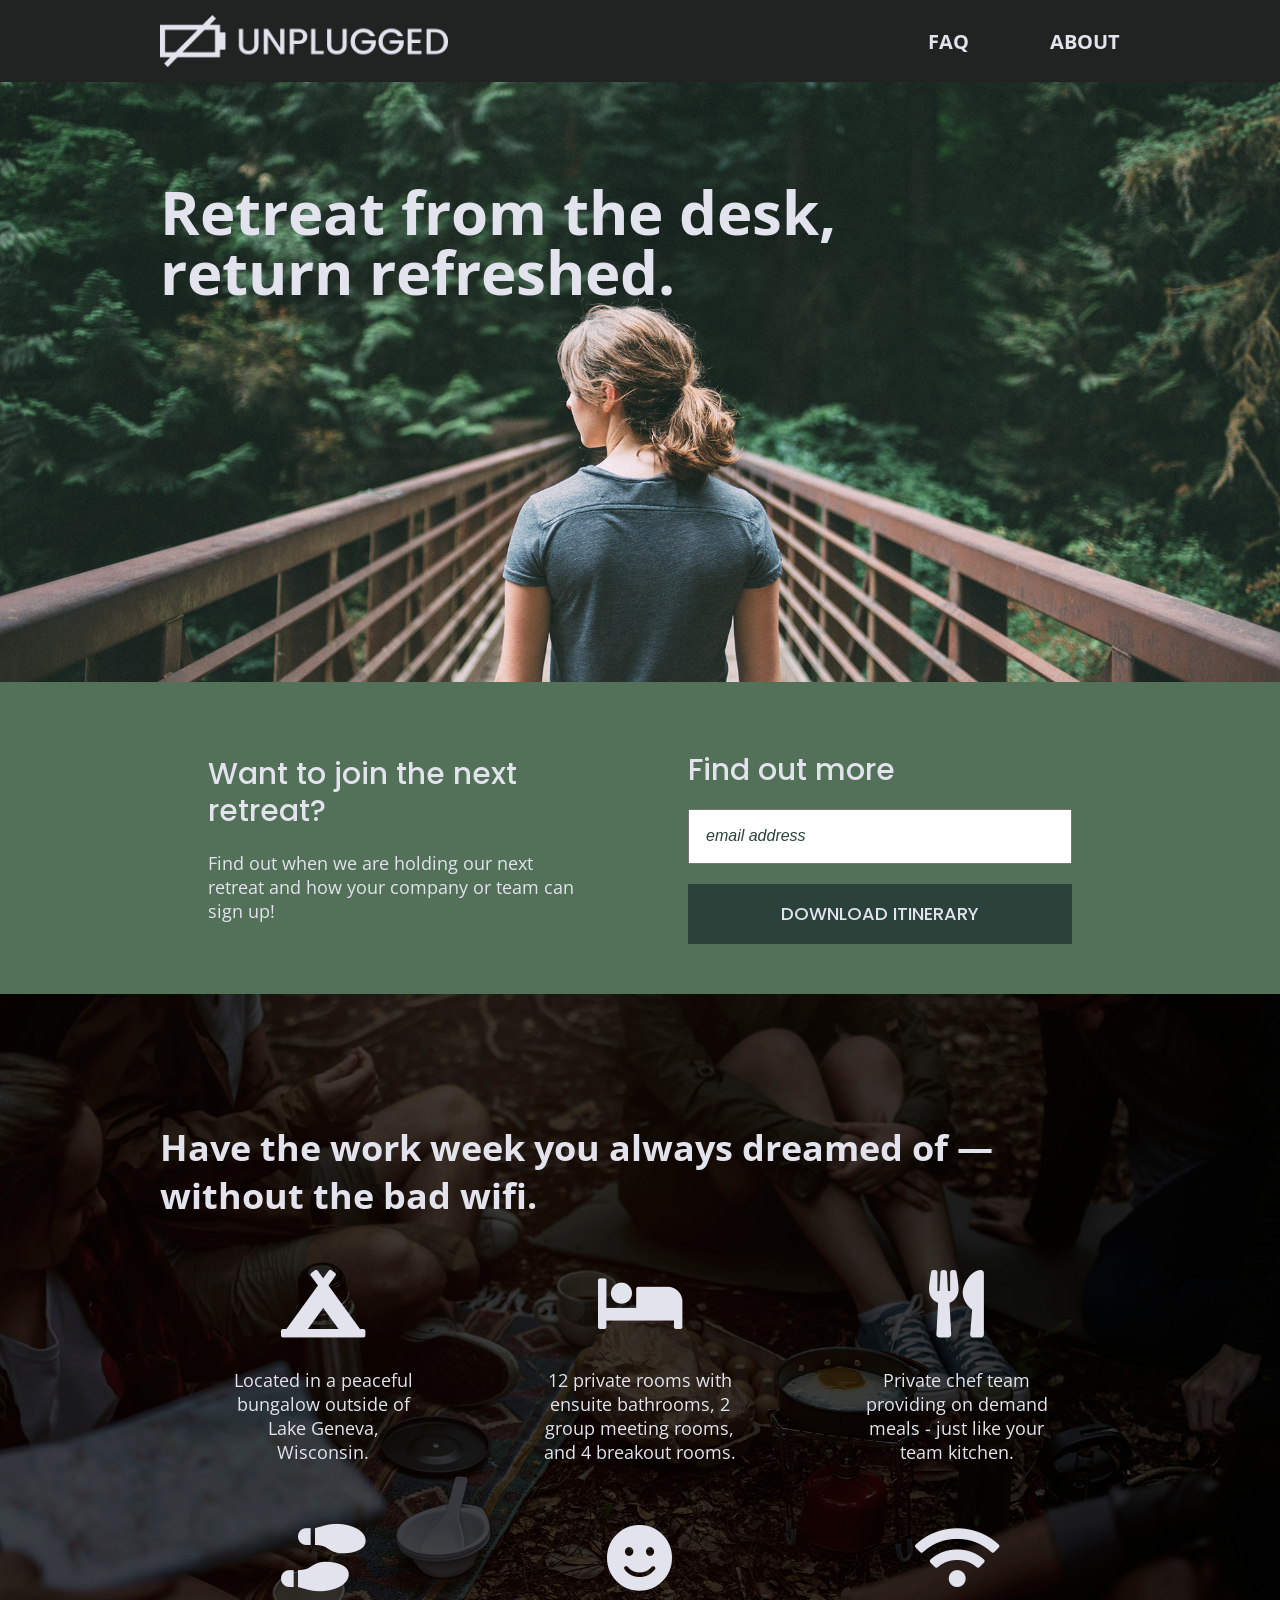
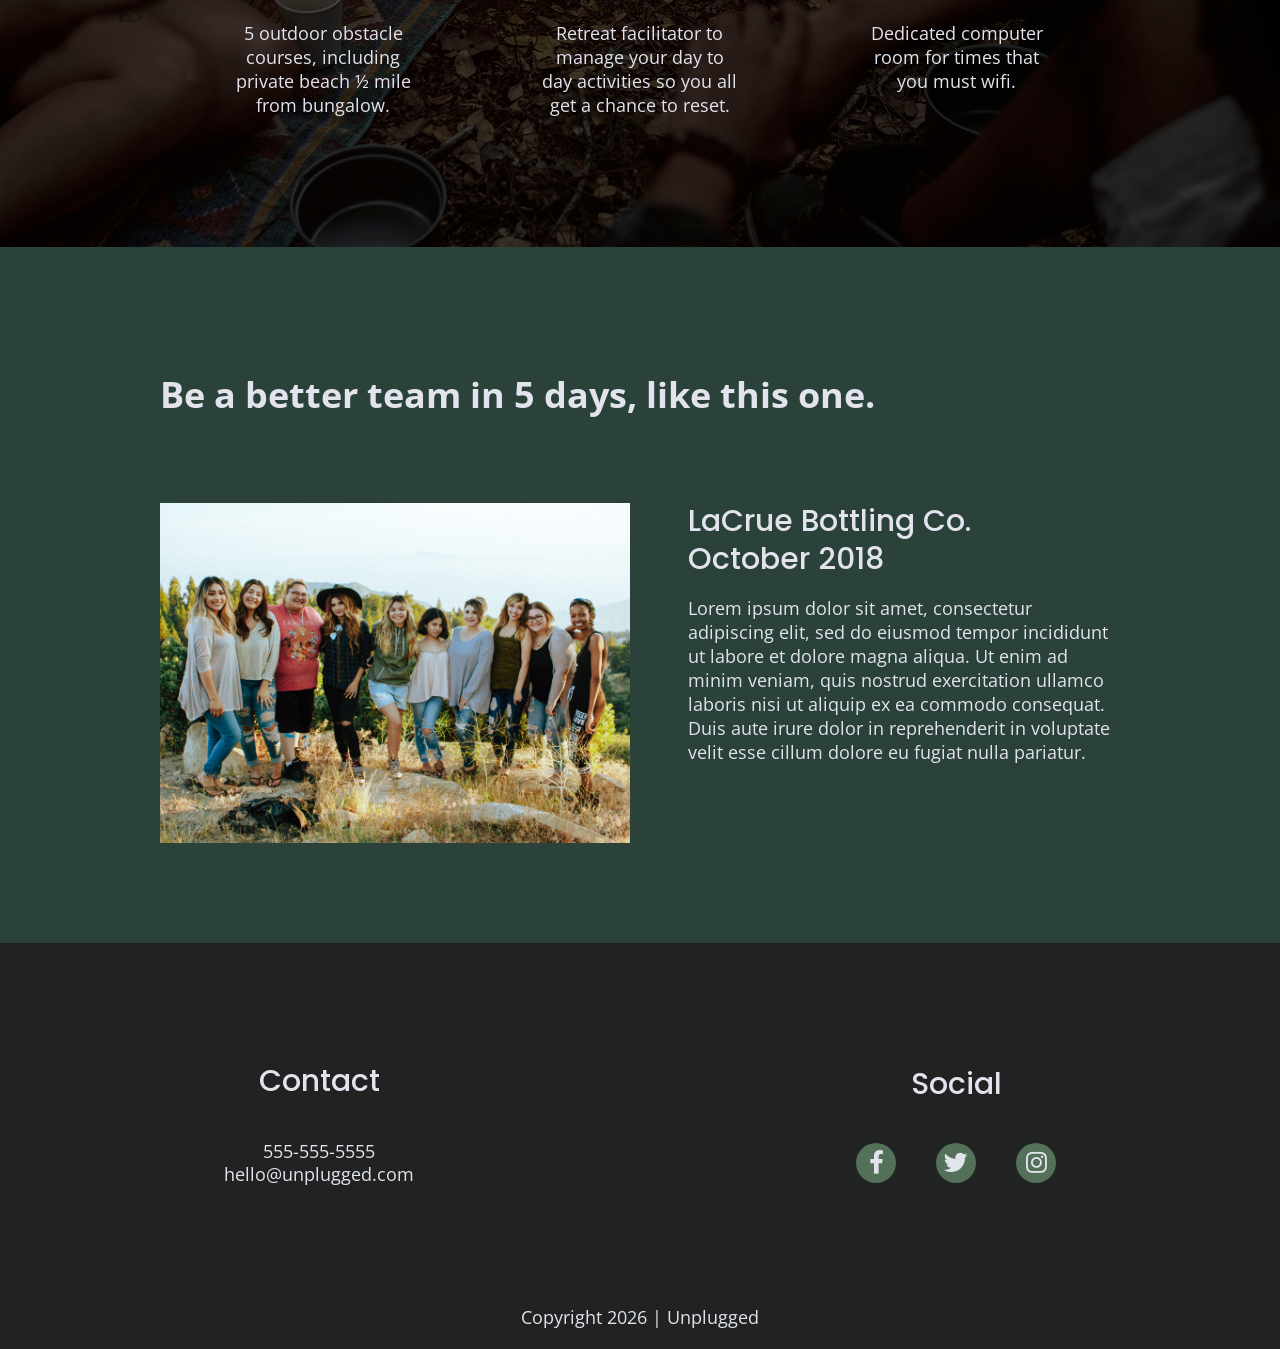
==== commit a7682c39: "L14 S2 Finish Project" ====
--- a/index.html
+++ b/index.html
@@ -3,28 +3,20 @@
 
 <head>
   <meta charset="utf-8">
+  <meta http-equiv="x-ua-compatible" content="ie=edge">
   <title>Unplugged Retreat</title>
   <meta name="description" content="">
-  <meta name="viewport" content="width=device-width, initial-scale=1">
-
-  <meta property="og:title" content="">
-  <meta property="og:type" content="">
-  <meta property="og:url" content="">
-  <meta property="og:image" content="">
+  <meta name="viewport" content="width=device-width, initial-scale=1, shrink-to-fit=no">
 
   <link rel="manifest" href="site.webmanifest">
   <link rel="apple-touch-icon" href="icon.png">
   <!-- Place favicon.ico in the root directory -->
-
+  <!-- Google Fonts -->
+  <link href="https://fonts.googleapis.com/css2?family=Open+Sans:ital,wght@0,300..800;1,300..800&family=Poppins:ital,wght@0,100;0,200;0,300;0,400;0,500;0,600;0,700;0,800;0,900;1,100;1,200;1,300;1,400;1,500;1,600;1,700;1,800;1,900&display=swap" rel="stylesheet">
+  <!-- FontAwesome CDN version 5.5 -->
+  <link rel="stylesheet" href="https://use.fontawesome.com/releases/v5.5.0/css/all.css" integrity="sha384-B4dIYHKNBt8Bc12p+WXckhzcICo0wtJAoU8YZTY5qE0Id1GSseTk6S+L3BlXeVIU" crossorigin="anonymous">
   <link rel="stylesheet" href="css/normalize.css">
   <link rel="stylesheet" href="css/main.css">
-
-  <!-- Google Fonts -->
-  <link rel="preconnect" href="https://fonts.googleapis.com">
-  <link rel="preconnect" href="https://fonts.gstatic.com" crossorigin>
-  <link href="https://fonts.googleapis.com/css2?family=Open+Sans:ital,wght@0,300..800;1,300..800&family=Poppins:ital,wght@0,100;0,200;0,300;0,400;0,500;0,600;0,700;0,800;0,900;1,100;1,200;1,300;1,400;1,500;1,600;1,700;1,800;1,900&display=swap" rel="stylesheet">
-
-  <meta name="theme-color" content="#fafafa">
 </head>
 
 <body>
@@ -64,32 +56,45 @@
         </div>
       </div>
     </aside>
+
     <section class="features">
       <div class="content-wrapper">
         <h2>Have the work week you always dreamed of — without the bad wifi.</h2>
         <div class="features-items">
           <article>
-            <p class="fontawesome-icon"></p>
+            <p class="fontawesome-icon">
+              <i class="fas fa-campground"></i>
+            </p>
             <p class="features-item-description">Located in a peaceful bungalow outside of Lake Geneva, Wisconsin.</p>
           </article>
           <article>
-            <p class="fontawesome-icon"></p>
+            <p class="fontawesome-icon">
+              <i class="fas fa-bed"></i>
+            </p>
             <p class="features-item-description">12 private rooms with ensuite bathrooms, 2 group meeting rooms, and 4 breakout rooms.</p>
           </article>
           <article>
-            <p class="fontawesome-icon"></p>
+            <p class="fontawesome-icon">
+              <i class="fas fa-utensils"></i>
+            </p>
             <p class="features-item-description">Private chef team providing on demand meals - just like your team kitchen.</p>
           </article>
           <article>
-            <p class="fontawesome-icon"></p>
+            <p class="fontawesome-icon">
+              <i class="fas fa-shoe-prints"></i>
+            </p>
             <p class="features-item-description">5 outdoor obstacle courses, including private beach ½ mile from bungalow.</p>
           </article>
           <article>
-            <p class="fontawesome-icon"></p>
+            <p class="fontawesome-icon">
+              <i class="fas fa-smile"></i>
+            </p>
             <p class="features-item-description">Retreat facilitator to manage your day to day activities so you all get a chance to reset.</p>
           </article>
           <article>
-            <p class="fontawesome-icon"></p>
+            <p class="fontawesome-icon">
+              <i class="fas fa-wifi"></i>
+            </p>
             <p class="features-item-description">Dedicated computer room for times that you must wifi.</p>
           </article>
         </div>
@@ -101,7 +106,7 @@
         <h2>Be a better team in 5 days, like this one.</h2>
         <article>
           <figure>
-             <img src="unplugged-retreat-lacrue.jpg" alt="Group photo of happy team at Unplugged">
+             <img src="img/unplugged-retreat-lacrue.jpg" alt="Group photo of happy team at Unplugged">
           </figure>
           <div>
             <h3>LaCrue Bottling Co. October 2018</h3>
@@ -116,7 +121,7 @@
     <div class ="content-wrapper">
       <div class="footer-content">
         <div class="contact">
-          <h4>Contact</h4>
+          <h3>Contact</h3>
           <address>
             <p>
               555-555-5555<br>
@@ -125,23 +130,29 @@
           </address>
         </div>
         <div class="social">
-          <h4>Social</h4>
+          <h3>Social</h3>
           <div class="social-icons">
             <p>
-              <a href="https://www.facebook.com/yoursite" target="_blank" rel="noopener"></a>
+              <a href="https://www.facebook.com/yoursite" target="_blank" rel="noopener">
+              <i aria-hidden="true" class="fab fa-facebook-f"></i>
+              </a>
             </p>
             <p>
-              <a href="https://www.x.com/yoursite" target="_blank" rel="noopener"></a>
+              <a href="https://www.x.com/yoursite" target="_blank" rel="noopener">
+              <i aria-hidden="true" class="fab fa-twitter"></i>
+              </a>
             </p>
             <p>
-              <a href="https://www.instagram.com/yoursite" target="_blank" rel="noopener"></a>
+              <a href="https://www.instagram.com/yoursite" target="_blank" rel="noopener">
+               <i aria-hidden="true" class="fab fa-instagram"></i>
+              </a>
             </p>
           </div>
         </div>
-        <div class="copyright">
-          <p>Copyright 2026 | Unplugged</p>
-        </div>
       </div>
+    </div>
+    <div class="copyright">
+      <p>Copyright 2026 | Unplugged</p>
     </div>
   </footer>
 
--- a/css/main.css
+++ b/css/main.css
@@ -94,8 +94,8 @@
 }
  
 body {
+  font-size: 1em;
   font-family: 'Open Sans', sans-serif;
-  font-size: 1em;
   text-align: left;
   color: #e2e3ed;
 }
@@ -111,11 +111,12 @@
 	color: #e2e3ed;
   text-decoration: none;
 }
-
+====================/*COME BACK TO THESE */=====================
 h2 {
   font-family: 'Poppins', sans-serif;
   font-size: 1.875em;
   font-weight: 500;
+  margin: 0;
 }
  
 h3, 
@@ -125,7 +126,7 @@
   font-weight: 500;
   margin: 20px 0;
 }
- 
+ ====================/*COME BACK TO THESE */=====================
 p {
   font-size: .875em;
   line-height: 1.125;
@@ -144,7 +145,7 @@
 }
 
 .content-wrapper {
-  outline: 2px dotted red;
+  /*outline: 2px dotted red; */
   width: 90%;
   margin: 50px 0;
 }
@@ -159,11 +160,11 @@
 }
 
 header .content-wrapper {
+  margin: 0;
   display: flex;
   justify-content: center;
   align-items: center;
   flex-flow: row wrap;
-  margin: 0;
 }
 
 header figure {
@@ -171,10 +172,10 @@
 }
 
 .header-divider{
+  color: #3a3a3a;
   width: 100%;
   height: 1px;
   margin: 10px 0 20px 0;
-  color: #3a3a3a;
 }
 
 header nav {
@@ -185,9 +186,9 @@
 }
 
 header nav ul {
+  width: 100%;
   display: flex;
   justify-content: space-around;
-  width: 100%;
 }
 
 header nav ul li {
@@ -202,6 +203,10 @@
   background-color: #202322;
 }
 
+footer p {
+  margin: 0;
+}
+
 footer .content-wrapper {
   width: 55%;
 }
@@ -210,21 +215,24 @@
   margin-bottom: 50px;
 }
 
-footer p {
-  margin: 0;
-}
-
 footer .social-icons {
   display: flex;
   justify-content: space-around;
   align-items: center;
-  font-size: 21px;  /* this is not in solution, check later */
 }
 
 footer .social-icons p {
+  background-color: #527158;
+  border-radius: 50%;
+  width: 40px;
+  height: 40px;
   display: flex;
   justify-content: center;
   align-items: center;
+}
+
+footer .social-icons p i {
+  font-size: 1.3125em;
 }
 
 footer .copyright {
@@ -238,7 +246,6 @@
   background-image: url('../img/unplugged-retreat.jpg'); 
   background-size: cover;
   background-position: center;
-  background-repeat: no-repeat;
   min-height: 500px;
   display: flex;
   justify-content: center;
@@ -246,15 +253,15 @@
 
 .hero area h1 {
   font-size: 2.25em;
+  font-family: Poppins, Helvetica, Arial, sans-serif;
+  font-weight: 500;
   line-height: 43px; /*this is what tile says, solution says 1.2*/
-  font-weight: 500;
-  font-family: Poppins, Helvetica, Arial, sans-serif;
 }
 
 aside {
-  display: flex;
-  justify-content: center;
   background-color: #527158;
+  display: flex;
+  justify-content: center;
 }
 
 aside .form {
@@ -288,8 +295,7 @@
   background-size: cover;
   background-position: center;
   display: flex;
-  justify-content: center;
-  min-height: 500px;
+  justify-content: center; 
 }
 
 .features h2 {
@@ -308,20 +314,25 @@
   flex-flow: row wrap;
 }
 
+.features i {
+	font-size: 3.75em;
+  margin-bottom: 40px;
+}
+
 .features p {
+  text-align: center;
   margin: 0;
-  text-align: center;
 }
 
 .reviews {
-  display: flex;
-  justify-content: center;
   background-color: #2a423a;
+  display: flex;
+  justify-content: center;
 }
 
 .reviews h2 {
   margin-bottom: 40px;
-  line-height: 30px;  /*this is what tile says, solution says 1*/
+  line-height: 1;  /*tile says 30px*/
 }
 
 .reviews h3 {
@@ -332,31 +343,43 @@
 /*========== About Page ==========*/
 
 .mission {
-  display: flex;
-  justify-content: center;
+   background-color: #527158;
+  display: flex;
+  justify-content: center;
+}
+
+.map figure {
+  width: 100%;
+  height: 0; 
+  padding-bottom: 125%; 
+  overflow: hidden;
+  position: relative;
+}
+ 
+.map iframe {
+  width: 100%;
+  height: 100%;
+  position: absolute; 
+  top: 0; 
+  left: 0; 
+}
+
+.contact-section {
+  background-color: #2a423a;
+  display: flex;
+  justify-content: center;
+}
+
+.contact-content p {
+  margin: 0;
+}
+
+/*========== FAQ Page ==========*/
+
+.faq {
   background-color: #527158;
-}
-
-.mission h2 {  /* this is not in solution*/
-  text-align: justify;
-}
-
-.contact-section {
-  display: flex;
-  justify-content: center;
-  background-color: #2a423a;
-}
-
-.contact-content {
-  margin: 0;
-}
-
-/*========== FAQ Page ==========*/
-
-.faq {
-  display: flex;
-  justify-content: center;
-  background-color: #527158;
+  display: flex;
+  justify-content: center;
 }
 
 .faq .content-wrapper {
@@ -369,13 +392,15 @@
 
 .faq h2 { 
   margin-bottom: 40px;
-  line-height: 30px; /*this is what tile says, solution says 1*/
+  font-size: 1.875em;
+  line-height: 30px;
 }
 
 .faq-content {
   margin-bottom: 50px;
 }
 
+.faq-content h2,
 .faq-content h4 {  
   line-height: 24px; /*this is what tile says, solution says 1.333*/
 }
@@ -477,19 +502,22 @@
     margin: 100px 0;
   }
 
+  .mission h1,
+  .faq h1,
   h2 {
     font-size: 2.25em;
-    line-height: 48px; /*this is what tile says, solution says 1.333*/
-  }
-
+    line-height: 1.333; /* tile says 48px*/
+  }
+
+  .form-description h2,
   h3 {
     font-size: 1.5em;
-    line-height: 30px; /*this is what tile says, solution says 1.35*/
+    line-height: 1.25; /*tile says 30px*/
   }
 
   /* Header */
   header {
-  padding: 33px 0;
+    padding: 33px 0;
   }
  
   header .content-wrapper {
@@ -515,9 +543,13 @@
  
   /* Hero Area */
   
+  .hero-area {
+    min-height:600px;
+  }
+
   .hero-area h1 { 
     font-size: 3em;
-    line-height: 48px; /*this is what tile says, solution says 1*/
+    line-height: 1; /*tile says 48px*/
     margin: 0;
   }
  
@@ -527,6 +559,7 @@
     display: flex;
     justify-content: space-between;
     align-content: flex-start;
+    align-items: center;
   }
  
   aside .content-wrapper .form-description,
@@ -536,6 +569,11 @@
   }
  
   /* Features */
+
+  .features h2 {
+    margin-bottom: 20px;
+  }
+  
   .features article {
     display: flex;
     align-items: center;
@@ -544,7 +582,11 @@
   }
  
   .features .features-item-description {
-    width: 49%;
+    width: 62%;
+  }
+
+  .features i {
+    margin-bottom: 30px;
   }
  
   /* Reviews */
@@ -553,15 +595,14 @@
     justify-content: space-between;
   }
    
+  .reviews h2 { /*this is from solution, I have no idea what is refering to*/
+    width: 85%;
+  }
+  
   .reviews article figure,
   .reviews article div {
-    width: %;        
-  }
-  
-  .reviews h2 { /*this is from solution, I have no idea what is refering to*/
-    width: 85%;
-  }
-  
+    width: 49%;        
+  }
   .reviews h3 {/*this is from solution, I have no idea what is refering to*/
     width: 75%;
     margin: 0;
@@ -578,17 +619,24 @@
     align-items: center;
     flex-direction: row;
   }
+  
+  footer .contact {
+    margin-bottom: 0;
+  }
+
+  footer h3,
   footer h4 {
     font-size: 1.5em;
     margin-bottom: 40px;
   }
-
-   footer p {
-    line-height: 1.125;
+  
+  footer p {
+    line-height: 1.285;
    }
 
-  footer .contact {
-    margin-bottom: 0;
+  footer .social-icons {
+    width: 12.5em;
+    justify-content: space-between;
   }
  
   footer .copyright {
@@ -609,6 +657,9 @@
     width: 45%;
   }
  
+  .map figure {
+    padding-bottom: 45.5%;
+  }
   .contact-section .content-wrapper h2 {
     width: 80%;
   }
@@ -618,7 +669,8 @@
     justify-content: space-between;
     align-items: flex-start;
   }
-
+  
+  .contact-content h3,
   .contact-content h4 {
     font-size: 1.5em;
   }
@@ -632,18 +684,20 @@
   .faq-content {
     flex-basis: 45%;
   }
- 
+
+  .faq h1,
   .faq h2 {
     width: 100%;
 
+  .faq h2,
   .faq h4,
   .faq p {
     font-size: .875em;
-    line-height: 15.75px; /*solution says something else*/
+    line-height: 1.125;
   } 
 }
   
-   /*Desktop styles*/
+ /*Desktop styles*/
 
 @media only screen and (min-width: 1200px) {
   /* General styles */
@@ -662,6 +716,7 @@
     font-size: 2.25em;
   }
 
+  .form-description h2,
   h3,
   h4 {
     font-size: 1.875em;
@@ -669,7 +724,7 @@
 
   p {
     font-size: 1.125em;
-    line-height: 24px; /*solution says 1.333*/
+    line-height: 1.333; /*tile says 24px*/
   }
 
   /* Hero */
@@ -685,7 +740,7 @@
  
   aside .content-wrapper .form-description,
   aside .content-wrapper .form {
-    width: 30%;
+    width: 40%;
   }
  
   .form-description p {
@@ -709,28 +764,39 @@
   .reviews article div {
     width: 45%;
   }
- 
+  footer h3, /*NOT SURE WHY THIS IS REPEATED HERE*/
+  footer h4 {
+    font-size: 1.875em;
+  }
+
   /* =========About Page============= */
+  
+  .map figure {
+    padding-bottom: 37.5%;
+  }
+  
+  .mission h1,
   .mission h2,
   .contact-section .content-wrapper h2 {
     width: 95%;
     font-size: 3em;
   }
 
+  .contact-content h3,
   .contact-content h4 {
     font-size: 1.875em;
   }
  
   /* ==========FAQ Page============ */
-  .faq h2 {
-    width: 100%;
+  
+  .faq h2, {
     font-size: 3em;
   }
-  
+
   .faq h4,
   .faq p {
     font-size: 1.125em;
-    line-height: 18px; /*solution says 1*/
+    line-height: 1; /*tiles says 18px*/
   }
 }
 
